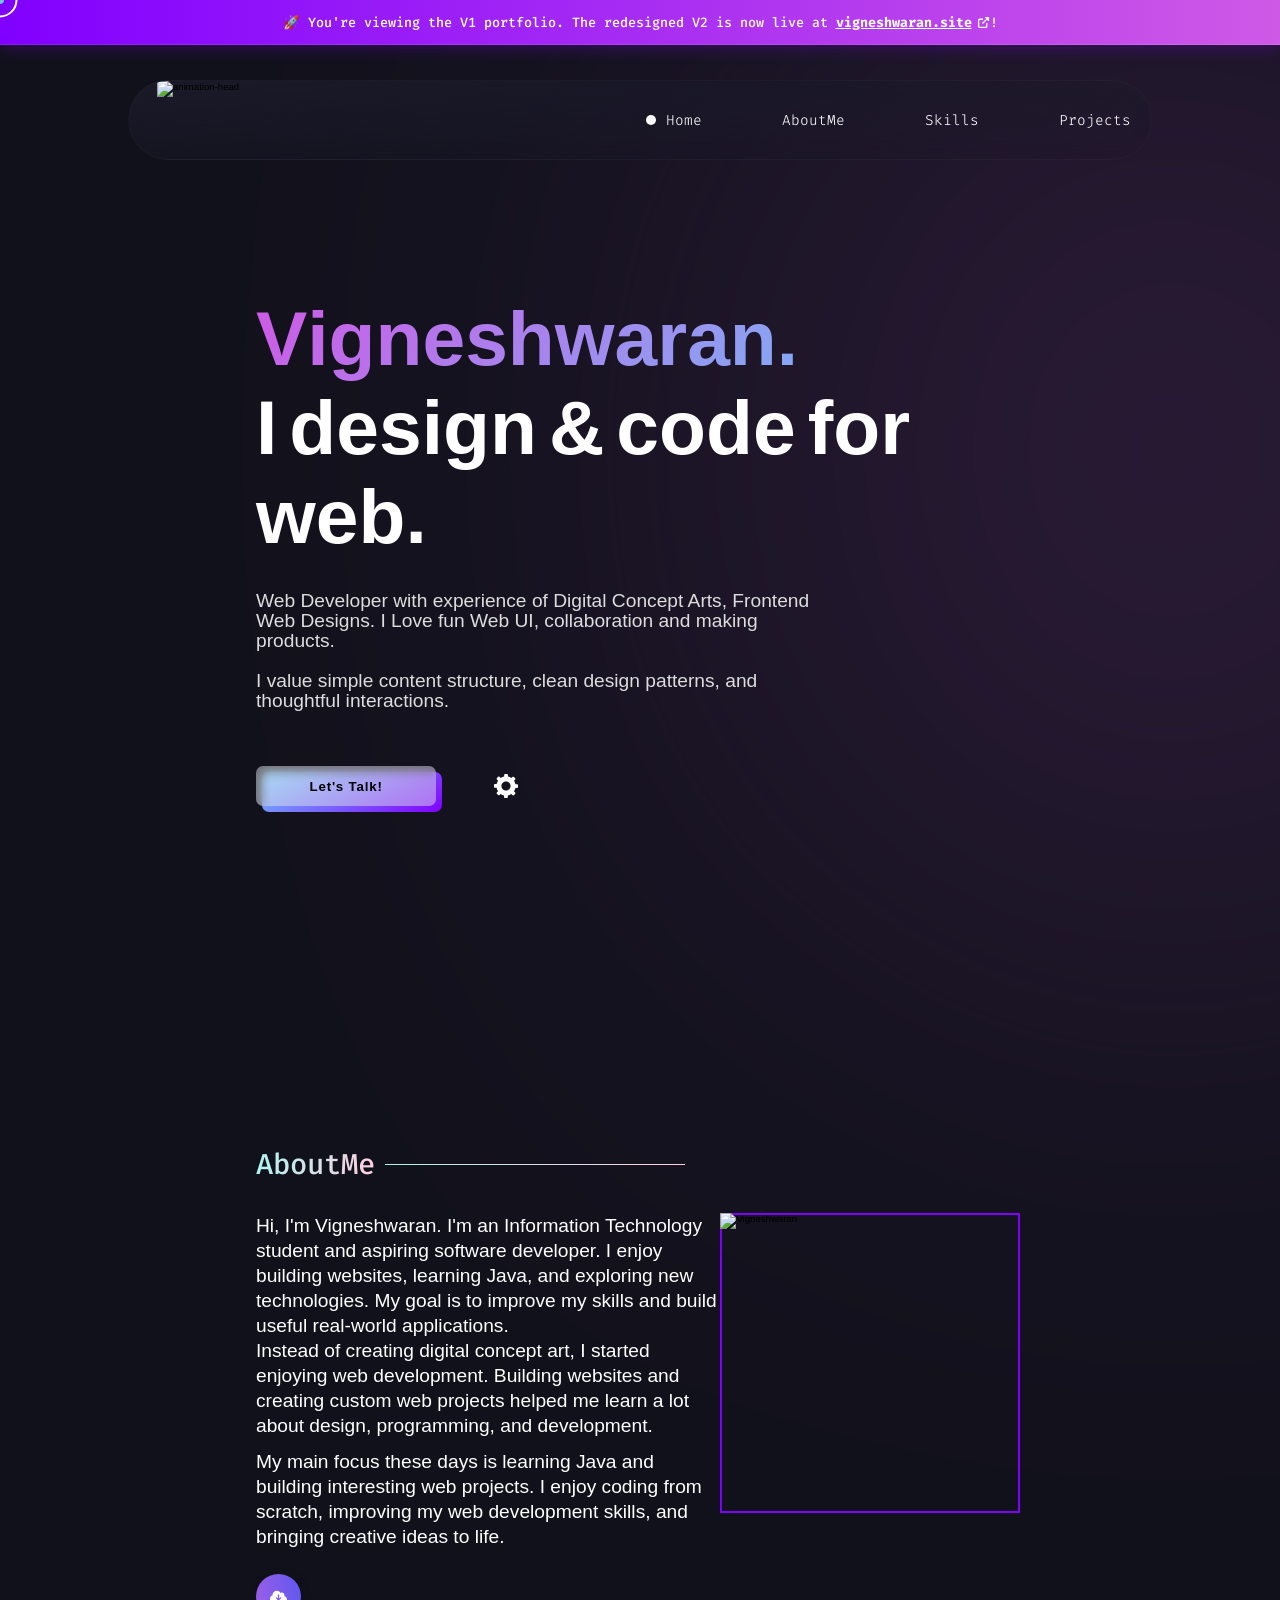
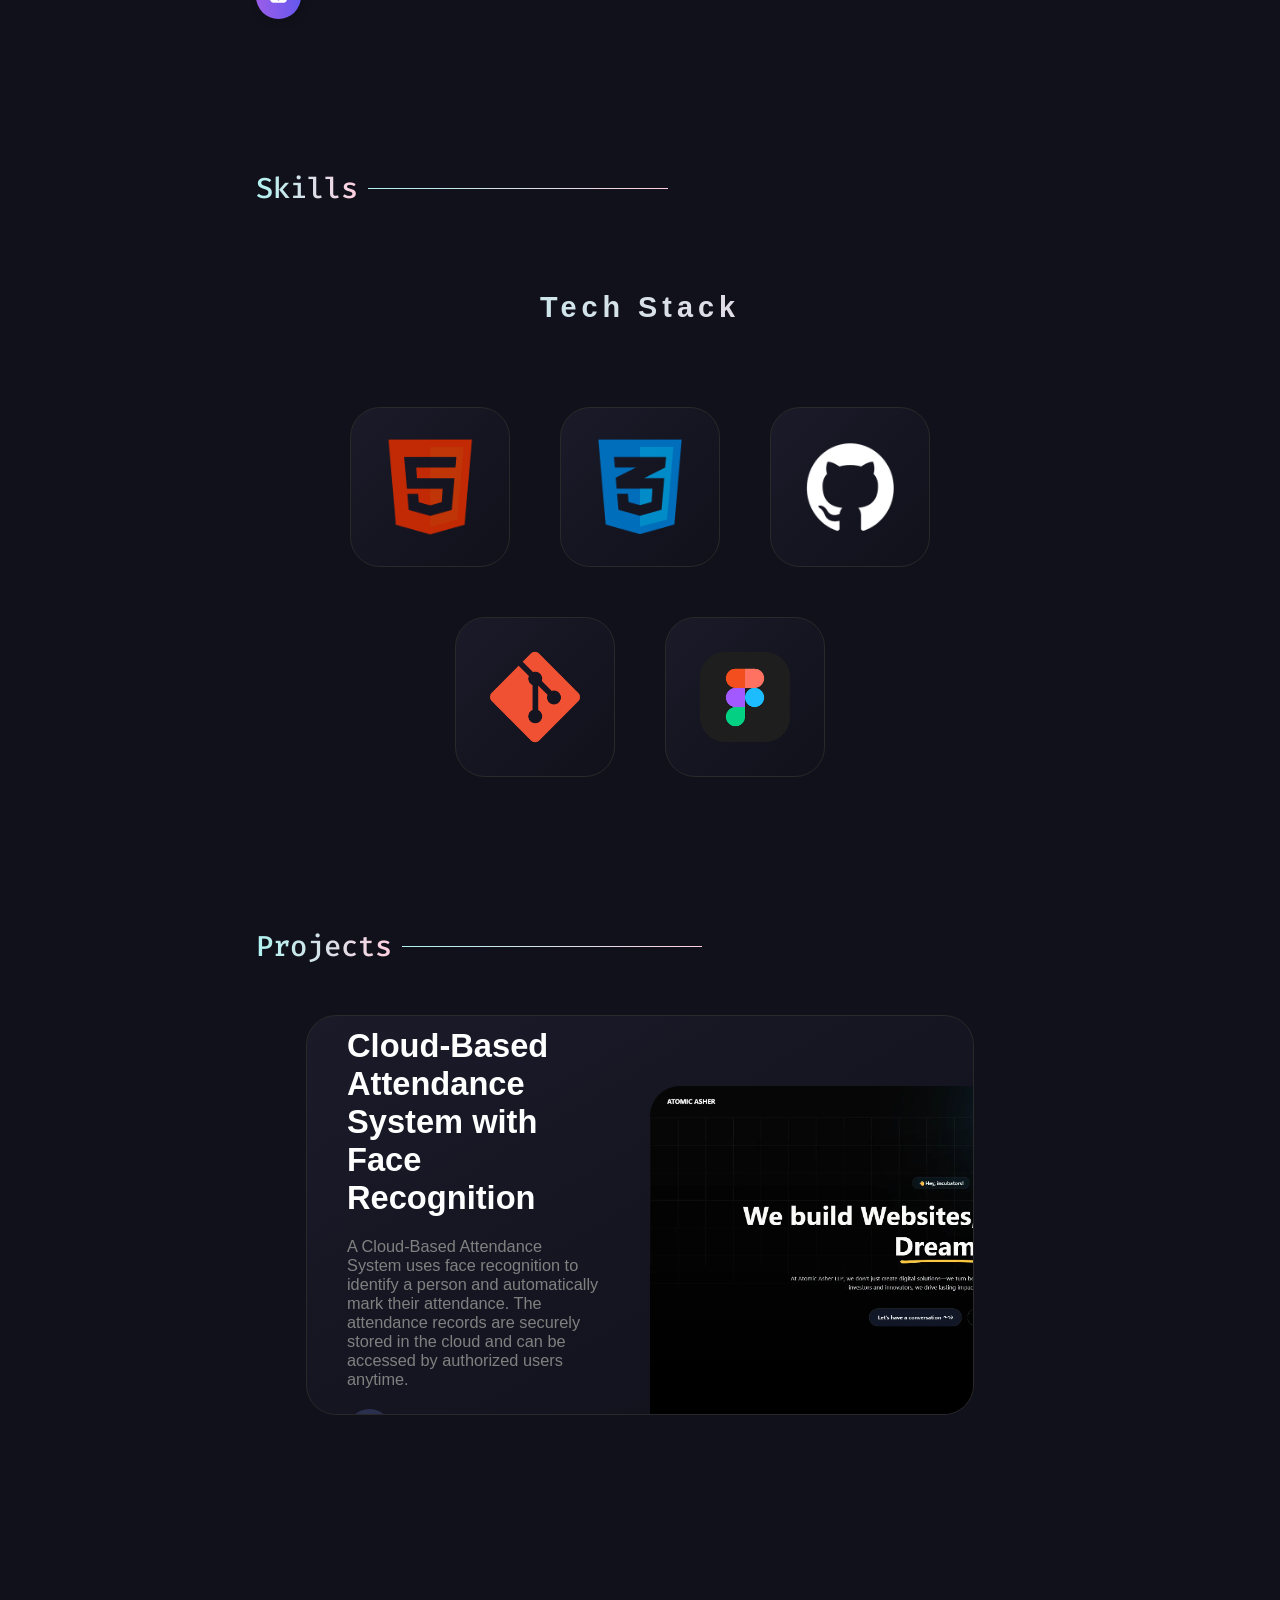
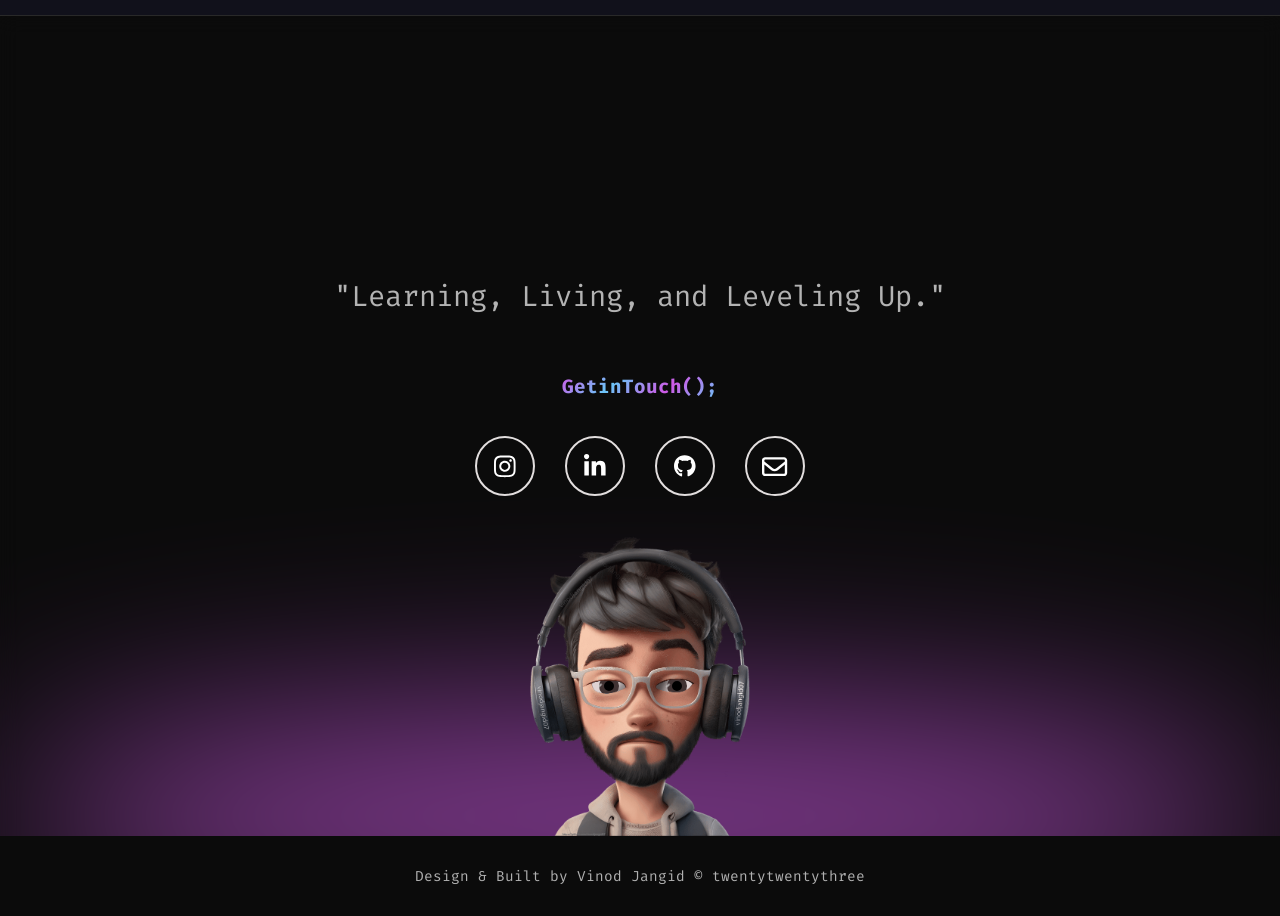
==== Profile.html @ 326a8107 "Add files via upload" ====
<!DOCTYPE html>
<html lang="en">


<head>
  <meta charset="UTF-8" />
  <meta http-equiv="X-UA-Compatible" content="IE=edge" />
  <meta name="viewport" content="width=device-width, initial-scale=1.0" />
  <meta name="theme-color" content="#000" />
  <meta property="og:image" content="https://v1.vinodjangid.site/src/png/Preview-card-min.png" />
  <meta property="og:title" content="Vinod Jangid | Portfolio" />
  <meta property="og:url" content="https://v1.vinodjangid.site" />
  <meta property="og:site_name" content="Vinod Jangid Portfolio" />
  <title>Vigneshwaran</title>
  <link rel="icon" type="image/x-icon" href="src/png/main-favicon.png" />
  <!-- aos cdn -->
  <link rel="stylesheet" href="https://unpkg.com/aos@next/dist/aos.css" />
  <!-- stylesheet -->
  <link rel="stylesheet" href="style.css" />
  <!-- google fonts-->
  <link rel="stylesheet"
    href="https://fonts.googleapis.com/css2?family=Passions+Conflict&family=Orbitron&family=Fira+Code&family=Six+Caps" />

<body class="body has-announcement">
  <audio loop="" id="audioPlayer" style="display: none">
    <source src="src/mp3/preloader.mp3" type="audio/mp3" />
  </audio>
  <div id="preloader"></div>
  <noscript>Allow Javascript</noscript>

  <!-- announcement Bar -->
  <div class="announcement-bar" id="announcement-bar">
    <div class="announcement-content">
      <span class="announcement-emoji">🚀</span>
      <span class="announcement-text">
        You're viewing the V1 portfolio. The redesigned V2 is now live at 
        <a href="https://vigneshwaran.site" target="_blank" rel="noopener noreferrer" class="announcement-link">
          vigneshwaran.site<svg class="external-link-icon" viewBox="0 0 24 24" fill="none" stroke="currentColor" stroke-width="2.5"><path d="M18 13v6a2 2 0 0 1-2 2H5a2 2 0 0 1-2-2V8a2 2 0 0 1 2-2h6M15 3h6v6M10 14L21 3"/></svg>
        </a>!
      </span>
    </div>
  </div>

  <header>
    <div class="cursor-inner" id="cursor-inner"></div>
    <div class="cursor-outer" id="cursor-outer"></div>

    <div class="navbar" id="navbar">
      <div class="hey">Hii</div>
      <div class="logo" tabindex="0" aria-label="vinod jangid logo">
        <div class="logo-top">
          <img src="https://imgcdn.stablediffusionweb.com/2024/11/1/b51f49a9-82a1-4659-905d-c8cd8643bade.jpg" alt="animation-head" id="nav-avatar"/>
        </div>
      </div>
      <div class="navbar-tabs" id="navbar-tabs">
        <ul class="navbar-tabs-ul">
          <li class="home activeThistab" class="navbar-tabs-li" data-aos="fade-down" data-aos-delay="100">
            <a href="#home" tabindex="0" aria-label="Home menu button">
              Home
            </a>
          </li>

          <li class="about" class="navbar-tabs-li" data-aos="fade-down" data-aos-delay="300">
            <a href="#about" aria-label="about menu button">
              AboutMe
            </a>
          </li>

          <li class="skills" class="navbar-tabs-li" data-aos="fade-down" data-aos-delay="500">
            <a href="#skills" aria-label="skills menu button">
              Skills
            </a>
          </li>

          <li class="projects" class="navbar-tabs-li" data-aos="fade-down" data-aos-delay="700">
            <a href="#projects" aria-label="projects menu button">
              Projects
            </a>
          </li>
        </ul>
      </div>
      <!-- navbar tabs ends -->
    </div>
  </header>
  <!-- header ends here -->

  <main>
    <!-- hamburger -->
    <div class="hamburger" id="hamburger" data-aos="fade">
      <div class="hamburgerbase">
        <button id="hamburger-button" onclick="hamburgerMenu()" tabindex="0" aria-label="Menu Button">
          <span class="burger-bar" id="burger-bar1"></span>
          <span class="burger-bar" id="burger-bar2"></span>
          <span class="burger-bar" id="burger-bar3"></span>
        </button>
      </div>
    </div>
    <!-- hamburger -->
    <div class="mobiletogglemenu" id="mobiletogglemenu">
      <ul class="mobile-navbar-tabs-ul" id="mobile-ul">
        <li id="home-mobile-tab" class="mobile-navbar-tabs-li home activeThismobiletab" onclick="hidemenubyli()">
          <a href="#home" tabindex="0" aria-label="Home menu button">
            Home
          </a>
        </li>

        <li id="aboutme-mobile-tab" class="mobile-navbar-tabs-li about" onclick="hidemenubyli()">
          <a href="#about" tabindex="0" aria-label="about menu button">
            AboutMe
          </a>
        </li>
        <li id="skills-mobile-tab" class="mobile-navbar-tabs-li skills" onclick="hidemenubyli()">
          <a href="#skills" tabindex="0" aria-label="skills menu button">
          Skills
          </a>
        </li>
        <li id="projects-mobile-tab" class="mobile-navbar-tabs-li projects" onclick="hidemenubyli()">
          <a href="#projects" tabindex="0" aria-label="projects menu button">
            Projects
          </a>
        </li>
      </ul>
    </div>
    <!-- mobile toggle menu ends -->

    <section class="landing-page-container" id="home">
      <div class="blob"></div>

      <div class="text-content">
       
        <article id="name" data-aos="fade-up" data-aos-delay="200">
          <p class="jello">V</p>
          <p class="jello">i</p>
          <p class="jello">g</p>
          <p class="jello">n</p>
          <p class="jello">e</p>
          <p class="jello">s</p>
          <p class="jello">h</p>
          <p class="jello">w</p>
          <p class="jello">a</p>
          <p class="jello">r</p>
          <p class="jello">a</p>
          <p class="jello">n</p>
          <p class="jello">.</p>
        </article>

        <article id="work" data-aos="fade-up" data-aos-delay="400">
          <div>
            <p class="jello">I</p>
          </div>
          <div>
            <p class="jello">d</p>
            <p class="jello">e</p>
            <p class="jello">s</p>
            <p class="jello">i</p>
            <p class="jello">g</p>
            <p class="jello">n</p>
          </div>
          <div>
            <p class="jello">&</p>
          </div>
          <div>
            <p class="jello">c</p>
            <p class="jello">o</p>
            <p class="jello">d</p>
            <p class="jello">e</p>
          </div>
          <div>
            <p class="jello">f</p>
            <p class="jello">o</p>
            <p class="jello">r</p>
          </div>
          <div>
            <p class="jello">w</p>
            <p class="jello">e</p>
            <p class="jello">b</p>
            <p class="jello">.</p>
          </div>
        </article>
        <p id="info-para" data-aos="fade-up" data-aos-delay="600">
          Web Developer with experience of Digital Concept Arts, Frontend Web
          Designs. I Love fun Web UI, collaboration and making products.<br />
          <br />
          I value simple content structure, clean design patterns, and
          thoughtful interactions.
        </p>
        <div class="contact-btn-div" data-aos="fade-up" data-aos-delay="800">
          <a href="mailto:infovinodjangid@gmail.com" tabindex="-1">
            <button class="letsTalkBtn">
              <p class="letsTalkBtn-text">Let's Talk!</p>
              <span class="letsTalkBtn-BG"></span>
            </button></a>
          <div class="setting-container" id="setting-container">
            <input type="checkbox" id="switchforsetting" onclick="settingtoggle()" />

            <label for="switchforsetting" class="needtobeinvert" id="labelforsetting" tabindex="0"
              aria-label="settings for sound and appearance"></label>

            <div class="visualmodetogglebuttoncontainer" id="visualmodetogglebuttoncontainer">
              <input type="checkbox" id="switchforvisualmode" onclick="visualmode()" />
              <label for="switchforvisualmode" id="labelforvisualmode" tabindex="0"
                aria-label="switch appearance"></label>
            </div>

            <div class="soundtogglebuttoncontainer" id="soundtogglebuttoncontainer">
              <input type="checkbox" id="switchforsound" onclick="playpause()" />
              <label for="switchforsound" id="labelforsound" tabindex="0" aria-label="switch sound"
                class="needtobeinvert"></label>
            </div>
          </div>
          <!-- setting div ends -->
        </div>
        <!-- contact-btn-div -->
      </div>
     
    </section>
    <!-- landing page ends here -->
    <section class="about-section-container" id="about" data-aos="fade-up">
      <div class="about-section">
        <div class="section-heading">
          <h2 class="section-heading-article" tabindex="0" aria-label="About me heading">
            AboutMe
          </h2>
          <p class="sectionHeadingP"></p>
        </div>

        <div class="info-dp-section">
          <div class="about-info">
            <p tabindex="0">
            Hi, I'm Vigneshwaran.

I'm an Information Technology student and aspiring software developer. I enjoy building websites, learning Java, and exploring new technologies. My goal is to improve my skills and build useful real-world applications.


            <br />
            <p tabindex="0">
              Instead of creating digital concept art, I started enjoying web development. Building websites and creating custom web projects helped me learn a lot about design, programming, and development.

            </p>
            <br />
            <p tabindex="0">
             My main focus these days is learning Java and building interesting web projects. I enjoy coding from scratch, improving my web development skills, and bringing creative ideas to life.

            </p>
             <!-- Resume button -->
      <button class="resume-btn" id="resume-btn" onclick="openURL()">
        <div class="sign">
          <svg viewBox="0 0 640 512">
            <path
              d="M144 480C64.5 480 0 415.5 0 336c0-62.8 40.2-116.2 96.2-135.9c-.1-2.7-.2-5.4-.2-8.1c0-88.4 71.6-160 160-160c59.3 0 111 32.2 138.7 80.2C409.9 102 428.3 96 448 96c53 0 96 43 96 96c0 12.2-2.3 23.8-6.4 34.6C596 238.4 640 290.1 640 352c0 70.7-57.3 128-128 128H144zm79-167l80 80c9.4 9.4 24.6 9.4 33.9 0l80-80c9.4-9.4 9.4-24.6 0-33.9s-24.6-9.4-33.9 0l-39 39V184c0-13.3-10.7-24-24-24s-24 10.7-24 24V318.1l-39-39c-9.4-9.4-24.6-9.4-33.9 0s-9.4 24.6 0 33.9z" />
          </svg>
        </div>

        <div class="text">Resume</div>
      </button>
          </div>

          <div class="dp" data-aos="fade-up">
            <img src="https://img.freepik.com/premium-photo/avatar-resourcing-company_1254967-6702.jpg" alt="Vigneshwaran" tabindex="0" aria-label="image of vinod" />
          </div>
        </div>
      </div>
    </section>
    <!-- about section ends  -->

    <section class="skills-section-container" id="skills">
      <div class="skills-section">
        <div class="section-heading" data-aos="fade-up">
          <h2 class="section-heading-article" tabindex="0" aria-label="skills heading">
            Skills
          </h2>
          <p class="sectionHeadingP"></p>
        </div>

        <div class="frontend-dev-section">
          <h3 class="frontend-dev-heading" data-aos="fade-up" tabindex="0"
            aria-label="As a frontend a developer these are the skills i have">
            Tech Stack
          </h3>
          <ul class="tech-stack-wrapper">
            <li class="tech-stack-box" data-aos="fade-up">
              <img src="./src/png/htmllogo.png" alt="Html skill" class="tech-stack-logo" />
              <span class="tooltip">HTML</span>
            </li>

            <li class="tech-stack-box" data-aos="fade-up">
              <img src="./src/png/csslogo.png" alt="css skill" class="tech-stack-logo" />
              <span class="tooltip">CSS</span>
            </li>
            <li class="tech-stack-box" data-aos="fade-up">
              <img src="./src/png/githublogo.png" alt="github skill" class="tech-stack-logo needtobeinvert" />
              <span class="tooltip">GITHUB</span>
            </li>

            <li class="tech-stack-box" data-aos="fade-up">
              <img src="./src/png/gitlogo.png" alt="git skill" class="tech-stack-logo" />
              <span class="tooltip">GIT</span>
            </li>

           
            <li class="tech-stack-box" data-aos="fade-up">
              <img src="./src/png/figmalogo.png" alt="figma skill" class="tech-stack-logo" />
              <span class="tooltip">FIGMA</span>
            </li>
          </ul>
        </div>
      </div>
    </section>
    <!-- skills section ends -->
    <section class="projects-section-container" id="projects">
      <div class="projects-section-div">
        <div class="section-heading" data-aos="fade-up">
          <h2 class="section-heading-article" tabindex="0" aria-label="My projects starts from here">
            Projects
          </h2>
          <p class="sectionHeadingP"></p>
        </div>
        <div class="project-boxes-div">
          <div data-aos="fade-up" class="project-box-wrapper">
            <div class="project-box project-box2" id="project-box2">
              <div class="info-div">
                <img src="src/webp/asher-favicon.webp" alt="atomic asher website favicon" class="faviconforProject" />
                <article class="ProjectHeading">Cloud-Based Attendance System with Face Recognition</article>
                <p class="ProjectDescription">
                   A Cloud-Based Attendance System uses face recognition to identify a person and automatically mark their attendance.
                   The attendance records are securely stored in the cloud and can be accessed by authorized users anytime.

                </p>
                <div class="project-buttons">
                  <a href="https://atomicasher.com" target="_blank" class="cta"
                    aria-label="Visit atomicasher Live">
                    <span>Live view</span>
                    <svg viewBox="0 0 13 10" height="10px" width="15px">
                      <path d="M1,5 L11,5"></path>
                      <polyline points="8 1 12 5 8 9"></polyline>
                    </svg>
                  </a>
                </div>
              </div>
              <div class="image-div">
                <img src="src/webp/asher-preview.webp" alt="Cloud-Based Attendance System with Face Recognition" />
              </div>
            </div>
          </div>
          <!-- ---------------------- -->

        </div>
      </div>
    </section>
  </main>
  <!-- main ends here -->

  <footer id="footer">
    <button class="fas" id="backtotopbutton" onclick="scrolltoTopfunction()">
      <article aria-label="Back to top">&#8592;BACK TO TOP</article>
    </button>
    <div class="footer-background">
      <div class="footer-blob"></div>
    </div>
    <div class="footer-foreground">
      <div class="footercontainer">
        <div class="two-words">
          <article tabindex="0" aria-label="Learning, Living, and Leveling Up, my quote">
            "Learning, Living, and Leveling Up."
          </article>
        </div>
        <div class="social-media-container">
          <div class="getintouch-heading">
            <article>GetinTouch();</article>
          </div>
          <div class="logos">
            <a href="https://www.instagram.com/pexel_ui/" target="_blank" tabindex="0"
              aria-label="My instagram"><svg viewBox="0 0 448 512" class="SocialHandle">
                <path
                  d="M224.1 141c-63.6 0-114.9 51.3-114.9 114.9s51.3 114.9 114.9 114.9S339 319.5 339 255.9 287.7 141 224.1 141zm0 189.6c-41.1 0-74.7-33.5-74.7-74.7s33.5-74.7 74.7-74.7 74.7 33.5 74.7 74.7-33.6 74.7-74.7 74.7zm146.4-194.3c0 14.9-12 26.8-26.8 26.8-14.9 0-26.8-12-26.8-26.8s12-26.8 26.8-26.8 26.8 12 26.8 26.8zm76.1 27.2c-1.7-35.9-9.9-67.7-36.2-93.9-26.2-26.2-58-34.4-93.9-36.2-37-2.1-147.9-2.1-184.9 0-35.8 1.7-67.6 9.9-93.9 36.1s-34.4 58-36.2 93.9c-2.1 37-2.1 147.9 0 184.9 1.7 35.9 9.9 67.7 36.2 93.9s58 34.4 93.9 36.2c37 2.1 147.9 2.1 184.9 0 35.9-1.7 67.7-9.9 93.9-36.2 26.2-26.2 34.4-58 36.2-93.9 2.1-37 2.1-147.8 0-184.8zM398.8 388c-7.8 19.6-22.9 34.7-42.6 42.6-29.5 11.7-99.5 9-132.1 9s-102.7 2.6-132.1-9c-19.6-7.8-34.7-22.9-42.6-42.6-11.7-29.5-9-99.5-9-132.1s-2.6-102.7 9-132.1c7.8-19.6 22.9-34.7 42.6-42.6 29.5-11.7 99.5-9 132.1-9s102.7-2.6 132.1 9c19.6 7.8 34.7 22.9 42.6 42.6 11.7 29.5 9 99.5 9 132.1s2.7 102.7-9 132.1z" />
              </svg></a>

            <a href="https://www.linkedin.com/in/vinod-jangid-b401111a1?original_referer=" target="_blank"
              aria-label="My Linkdin"><svg class="SocialHandle" viewBox="0 0 448 512">
                <path
                  d="M100.28 448H7.4V148.9h92.88zM53.79 108.1C24.09 108.1 0 83.5 0 53.8a53.79 53.79 0 0 1 107.58 0c0 29.7-24.1 54.3-53.79 54.3zM447.9 448h-92.68V302.4c0-34.7-.7-79.2-48.29-79.2-48.29 0-55.69 37.7-55.69 76.7V448h-92.78V148.9h89.08v40.8h1.3c12.4-23.5 42.69-48.3 87.88-48.3 94 0 111.28 61.9 111.28 142.3V448z" />
              </svg></a>

            <a href="https://github.com/vinodjangid07" target="_blank" aria-label="My github"><svg viewBox="0 0 496 512"
                class="SocialHandle">
                <path
                  d="M165.9 397.4c0 2-2.3 3.6-5.2 3.6-3.3.3-5.6-1.3-5.6-3.6 0-2 2.3-3.6 5.2-3.6 3-.3 5.6 1.3 5.6 3.6zm-31.1-4.5c-.7 2 1.3 4.3 4.3 4.9 2.6 1 5.6 0 6.2-2s-1.3-4.3-4.3-5.2c-2.6-.7-5.5.3-6.2 2.3zm44.2-1.7c-2.9.7-4.9 2.6-4.6 4.9.3 2 2.9 3.3 5.9 2.6 2.9-.7 4.9-2.6 4.6-4.6-.3-1.9-3-3.2-5.9-2.9zM244.8 8C106.1 8 0 113.3 0 252c0 110.9 69.8 205.8 169.5 239.2 12.8 2.3 17.3-5.6 17.3-12.1 0-6.2-.3-40.4-.3-61.4 0 0-70 15-84.7-29.8 0 0-11.4-29.1-27.8-36.6 0 0-22.9-15.7 1.6-15.4 0 0 24.9 2 38.6 25.8 21.9 38.6 58.6 27.5 72.9 20.9 2.3-16 8.8-27.1 16-33.7-55.9-6.2-112.3-14.3-112.3-110.5 0-27.5 7.6-41.3 23.6-58.9-2.6-6.5-11.1-33.3 2.6-67.9 20.9-6.5 69 27 69 27 20-5.6 41.5-8.5 62.8-8.5s42.8 2.9 62.8 8.5c0 0 48.1-33.6 69-27 13.7 34.7 5.2 61.4 2.6 67.9 16 17.7 25.8 31.5 25.8 58.9 0 96.5-58.9 104.2-114.8 110.5 9.2 7.9 17 22.9 17 46.4 0 33.7-.3 75.4-.3 83.6 0 6.5 4.6 14.4 17.3 12.1C428.2 457.8 496 362.9 496 252 496 113.3 383.5 8 244.8 8zM97.2 352.9c-1.3 1-1 3.3.7 5.2 1.6 1.6 3.9 2.3 5.2 1 1.3-1 1-3.3-.7-5.2-1.6-1.6-3.9-2.3-5.2-1zm-10.8-8.1c-.7 1.3.3 2.9 2.3 3.9 1.6 1 3.6.7 4.3-.7.7-1.3-.3-2.9-2.3-3.9-2-.6-3.6-.3-4.3.7zm32.4 35.6c-1.6 1.3-1 4.3 1.3 6.2 2.3 2.3 5.2 2.6 6.5 1 1.3-1.3.7-4.3-1.3-6.2-2.2-2.3-5.2-2.6-6.5-1zm-11.4-14.7c-1.6 1-1.6 3.6 0 5.9 1.6 2.3 4.3 3.3 5.6 2.3 1.6-1.3 1.6-3.9 0-6.2-1.4-2.3-4-3.3-5.6-2z" />
              </svg></a>

            <a href="mailto:infovinodjangid@gmail.com" target="_blank" aria-label="My G mail"><svg id="GmailLogo"
                viewBox="0 0 512 512">
                <path
                  d="M64 112c-8.8 0-16 7.2-16 16v22.1L220.5 291.7c20.7 17 50.4 17 71.1 0L464 150.1V128c0-8.8-7.2-16-16-16H64zM48 212.2V384c0 8.8 7.2 16 16 16H448c8.8 0 16-7.2 16-16V212.2L322 328.8c-38.4 31.5-93.7 31.5-132 0L48 212.2zM0 128C0 92.7 28.7 64 64 64H448c35.3 0 64 28.7 64 64V384c0 35.3-28.7 64-64 64H64c-35.3 0-64-28.7-64-64V128z" />
              </svg></a>
          </div>
        </div>
        <div class="footer-avatar-container">
          <img src="src/png/footer-avatar-vinod.png" alt="animation-head" class="footer-avatar-img" id="footer-wala-avatar"/>
          <div class="footer-avatar-face">
            <div class="footer-avatar-eye footer-left-eye">
              <div class="footer-pupil"></div>
            </div>
            <div class="footer-avatar-eye footer-right-eye">
              <div class="footer-pupil"></div>
            </div>
          </div>
        </div>
        <div class="footer-bottom">
          <article>
            Design & Built by Vinod Jangid
            &#169; twentytwentythree
          </article>
        </div>
      </div>
    </div>
  </footer>
  <!-- footer ends here -->

  <script src="main.js"></script>

  <script src="https://unpkg.com/aos@next/dist/aos.js"></script>
  <script>
    AOS.init();
  </script>

  <script>
    function openURL() {
      var url = "src/pdf/Vinod's Resume.pd";

      window.open(url, "_blank");
    }
  </script>

  <script>
    const cursorInner = document.getElementById("cursor-inner");
    const cursorOuter = document.getElementById("cursor-outer");
    const links = document.querySelectorAll("a,label,button");

    document.addEventListener("mousemove", function (e) {
      const posX = e.clientX;
      const posY = e.clientY;

      cursorInner.style.left = `${posX}px`;
      cursorInner.style.top = `${posY}px`;

      // cursorOuter.style.left = `${posX}px`;
      // cursorOuter.style.top = `${posY}px`;

      cursorOuter.animate(
        {
          left: `${posX}px`,
          top: `${posY}px`,
        },
        { duration: 500, fill: "forwards" }
      );

      links.forEach((link) => {
        link.addEventListener("mouseenter", () => {
          cursorInner.classList.add("hover");
          cursorOuter.classList.add("hover");
        });
        link.addEventListener("mouseleave", () => {
          cursorInner.classList.remove("hover");
          cursorOuter.classList.remove("hover");
        });
      });
    });
  </script>
</body>

</html>
---- style.css ----
#labelforsetting,
#labelforvisualmode,
#switchforvisualmode:checked+#labelforvisualmode {
    background-repeat: no-repeat;
    background-position: center
}

#labelforsetting,
#labelforsound {
    height: 40px;
    background-size: 60%
}

#preloader,
.invertapplied,
.invertsettinglabel {
    filter: invert(1)
}

#preloader,
noscript {
    width: 100%;
    height: 100%
}

body,
noscript {
    background-color: var(--color-dark-mode)
}

.main,
body {
    overflow-x: hidden
}

#backtotopbutton article,
:root {
    font-family: Whitney, -apple-system, BlinkMacSystemFont, Segoe UI, Roboto, Helvetica, Arial, sans-serif
}

.eye,
.image-div,
.logo,
.navbar,
.project-box,
.resume-btn,
footer {
    overflow: hidden
}

.cta,
.github-redirect,
.navbar-tabs-ul a {
    text-decoration: none
}

#GmailLogo,
.sign svg path {
    fill: white
}

* {
    box-sizing: border-box;
    margin: 0;
    padding: 0;
    -webkit-user-select: none;
    -moz-user-select: none;
    -ms-user-select: none;
    user-select: none;
    -webkit-tap-highlight-color: transparent
}

::selection {
    background-color: transparent
}

::-moz-selection {
    background: 0 0
}

html {
    font-size: 62.5%;
    scroll-behavior: smooth;
    text-rendering: optimizeLegibility;
    -webkit-font-smoothing: antialiased
}

:root {
    cursor: default;
    --color-white: #fff;
    --color-black: #000;
    --color-dark-mode: #11111b;
    --color-light-mode: #ece7e1;
    --color-ddd-color: #ddd;
    --color-gray: #c4c4c4;
    --color-purple: #8000ff;
    --color-light-purple: #cf59e6;
    --color-light-blue: #6bc5f8;
    --color-navbarBorder-dark: #e2e2e207;
    --color-shadowDark: rgba(0, 0, 0, 0.137);
    --static-heading-gradient-blue: #b0f3f1;
    --static-heading-gradient-pink: #ffcfdf;
    --tech-stack-box-first-color: #1a1a29;
    --tech-stack-box-second-color: rgba(27, 27, 40, 0);
    --tech-stack-box-border-color: #292929
}

#hello-friend,
.footer-bottom article,
.getintouch-heading article,
.language-speak article,
.navbar-tabs-ul li,
.two-words article {
    font-family: fira code
}

::-webkit-scrollbar {
    width: 5px
}

::-webkit-scrollbar-track {
    background: #0a0a10
}

::-webkit-scrollbar-thumb {
    background-color: #8000ff
}

.cursor-inner {
    width: 8px;
    height: 8px;
    background-color: var(--color-light-blue)
}

.cursor-outer {
    width: 35px;
    height: 35px;
    border: 2px solid #fff
}

.cursor-inner,
.cursor-outer {
    position: fixed;
    top: 0;
    left: 0;
    transform: translate(-50%, -50%);
    border-radius: 50%;
    z-index: 9999;
    pointer-events: none
}

.setting-container,
.settingactivate {
    transform-origin: left;
    transition-duration: .5s
}

.cursor-inner.hover {
    width: 25px;
    height: 25px;
    transition: .2s;
    mix-blend-mode: difference
}

.cursor-outer.hover {
    width: 50px;
    height: 50px;
    transition: .2s
}

.activeThistab:before,
.navbar-tabs-ul li:hover:before {
    background-color: var(--color-white);
    height: 10px;
    width: 10px;
    left: -20px
}

.light-mode {
    --color-dark-mode: #ece7e1;
    --color-black: #fff;
    --color-white: #000;
    --color-ddd-color: rgb(31, 31, 31);
    --color-navbarBorder-dark: #d1d6eb;
    --static-heading-gradient-blue: #0f7878;
    --static-heading-gradient-pink: #f09bb9;
    --color-shadowDark: #e2ddd7;
    --tech-stack-box-first-color: #e7e2db;
    --tech-stack-box-second-color: #ece7e100;
    --tech-stack-box-border-color: #dad5cf
}

.setting-container {
    width: 60px;
    height: 50px;
    margin-left: 50px;
    display: flex;
    align-items: center;
    gap: 30px;
    padding: 20px 0
}

#labelforsetting {
    width: 40px;
    display: flex;
    align-items: center;
    justify-content: center;
    padding: 0 20px;
    background-image: url(src/svg/settings-svgrepo-com.svg);
    transition-duration: .5s;
    cursor: pointer
}

.soundtogglebuttoncontainer,
.visualmodetogglebuttoncontainer {
    align-items: center;
    width: fit-content;
    transition-duration: .3s
}

.settingactivate {
    width: 200px
}

.visualmodetogglebuttoncontainer {
    height: fit-content;
    display: flex;
    justify-content: center;
    transform: translate(-50px) scale(0)
}

.visualmodeshow {
    transition-duration: .3s;
    transform: translate(0) scale(1)
}

#switchforsetting,
#switchforsound,
#switchforvisualmode,
.hamburger,
.mobiletogglemenu {
    display: none
}

#switchforsetting:checked+#labelforsetting {
    transform: rotate(180deg);
    transition-duration: .5s
}

#labelforvisualmode {
    position: relative;
    width: 40px;
    height: 40px;
    background-image: url(src/png/crescent-moon\ \(1\).png);
    background-size: 50%;
    transition-duration: .5s;
    cursor: pointer
}

#switchforvisualmode:checked+#labelforvisualmode {
    transform: rotate(360deg);
    transition-duration: .5s;
    background-image: url(src/png/sun.png);
    background-size: 60%
}

.soundtogglebuttoncontainer {
    height: fit-content;
    display: flex;
    justify-content: center;
    transform: translate(-130px) scale(0)
}

#labelforsound,
#preloader {
    display: flex;
    align-items: center;
    background-repeat: no-repeat;
    background-position: center
}

.soundmodeshow {
    transition-delay: .1s;
    transition-duration: .5s;
    display: inline-block;
    transform: translate(0) scale(1)
}

.logo,
.logo:hover {
    transition-duration: 1s
}

#labelforsound {
    position: relative;
    justify-content: center;
    width: 40px;
    background-image: url(src/svg/Mute_Icon.svg);
    cursor: pointer;
    transition-duration: .5s
}

#switchforsound:checked+#labelforsound {
    transition-duration: .5s;
    background-image: url(src/svg/Speaker_Icon.svg);
    background-size: 50%;
    background-repeat: no-repeat;
    background-position: center
}

header {
    width: 100%;
    height: 115px;
    display: flex;
    align-items: flex-end;
    justify-content: center
}

#preloader {
    background-color: #fff;
    position: fixed;
    z-index: 99999;
    justify-content: center;
    overflow-y: hidden;
    background-image: url(src/svg/Pulse-0.4s-200px.svg);
    background-size: 10%
}

.navbar,
noscript {
    display: flex;
    align-items: center;
    position: fixed
}

#name,
.getintouch-heading article {
    background: -webkit-linear-gradient(135deg, var(--color-light-blue), var(--color-light-purple), var(--color-light-blue), var(--color-light-purple));
    -webkit-text-fill-color: transparent
}

noscript {
    justify-content: center;
    font-size: 4rem;
    color: #fff;
    z-index: 999999
}

.fakenavbar {
    height: 0;
    width: 0%;
    background-color: transparent
}

.navbar {
    background-image: linear-gradient(to bottom right, var(--tech-stack-box-first-color), var(--tech-stack-box-second-color));
    backdrop-filter: blur(10px);
    height: 80px;
    width: 80%;
    padding: 0 20px;
    justify-content: space-between;
    z-index: 999;
    border: 1px solid var(--color-navbarBorder-dark);
    border-radius: 50px
}

.navbar-tabs,
.navbar-tabs-ul {
    height: 100%;
    align-items: center
}

.logo,
.navbar-tabs-ul li {
    position: relative;
    display: flex
}

.navbar-tabs {
    display: flex;
    width: 80%
}

.navbar-tabs-ul {
    width: 100%;
    display: flex;
    list-style: none;
    justify-content: flex-end;
    gap: 80px;
    color: var(--color-white)
}

.navbar-tabs-ul li {
    width: fit-content;
    height: 30px;
    text-align: center;
    align-items: center;
    justify-content: center;
    font-size: 1.5rem
}

.navbar-tabs-ul li:hover:before {
    content: "";
    position: absolute;
    border-radius: 5px;
    z-index: -1
}

.navbar-tabs-ul a {
    color: var(--color-white);
    font-weight: 100
}

.logo {
    width: 10%;
    height: 100%;
    flex-direction: column;
    align-items: center;
    justify-content: space-between;
    -webkit-user-select: none;
    -moz-user-select: none;
    -ms-user-select: none;
    user-select: none
}

.face,
.logo-top {
    width: 100%;
    align-items: center;
    display: flex
}

.hey {
    color: #fff;
    position: absolute;
    font-size: 2.5rem;
    font-weight: 300;
    background-color: #20222e;
    padding: 5px 10px;
    border-radius: 20px;
    left: 120px;
    bottom: 80px;
    opacity: 0
}

#hello-friend,
#work,
.about-info p,
.activeThistab,
.language-speak article {
    color: var(--color-white)
}

.blob,
.eye,
.pupil {
    border-radius: 50%
}

.popup {
    animation: 3s linear pop-up
}

@keyframes pop-up {
    from {
        bottom: -50px;
        left: 50px;
        opacity: 1
    }

    to {
        opacity: 0
    }
}

.logo-top {
    height: 100%;
    justify-content: center;
    transform-origin: bottom;
    position: relative
}

.activeThistab:before,
.face {
    content: "";
    position: absolute
}

.logo-top img {
    height: 100%;
    z-index: 2
}

.face {
    height: 74%;
    bottom: 0;
    justify-content: center;
    gap: 5px;
    z-index: 1;
    padding-left: 1px
}

.eye {
    width: 8px;
    height: 8px;
    display: flex;
    align-items: center;
    justify-content: center;
    background-color: #fff
}

.left-eye {
    box-shadow: -1px -2px 2px rgba(0, 0, 0, .589) inset
}

.right-eye {
    box-shadow: 1px 3px 2px rgba(0, 0, 0, .589) inset
}

.pupil {
    width: 3.5px;
    height: 3.5px;
    background: #241010
}

.logo:hover {
    transform: translateY(200px)
}

.activeThistab:before {
    border-radius: 50%;
    z-index: -1
}

.dp::after,
.dp::before {
    height: 300px;
    z-index: -2;
    content: ""
}

.main {
    width: 100%;
    height: fit-content;
    position: relative
}

.blob {
    position: absolute;
    right: -15%;
    top: 0;
    background-color: var(--color-light-purple);
    width: 600px;
    height: 100vh;
    filter: blur(300px);
    opacity: .3;
    animation: 1s linear infinite alternate-reverse breath
}

@keyframes breath {
    from {
        opacity: .3
    }

    to {
        opacity: .5
    }
}

.landing-page-container {
    width: 100%;
    height: calc(100vh - 115px);
    display: flex;
    flex-direction: row;
    align-items: center;
    justify-content: center
}

.text-content {
    display: flex;
    flex-direction: column;
    width: 60%;
    height: 100%;
    align-items: flex-start;
    justify-content: center
}

#hello-friend {
    font-size: 3.5rem;
    font-weight: 600;
    width: fit-content;
    display: flex;
    align-items: flex-end
}

#name,
#work {
    font-size: 8rem;
    width: fit-content
}

#name,
#work,
.letsTalkBtn-text {
    display: flex;
    font-weight: 700
}

@-webkit-keyframes vibrate-1 {

    0%,
    100% {
        -webkit-transform: translate(0);
        transform: translate(0)
    }

    20% {
        -webkit-transform: translate(-2px, 2px);
        transform: translate(-2px, 2px)
    }

    40% {
        -webkit-transform: translate(-2px, -2px);
        transform: translate(-2px, -2px)
    }

    60% {
        -webkit-transform: translate(2px, 2px);
        transform: translate(2px, 2px)
    }

    80% {
        -webkit-transform: translate(2px, -2px);
        transform: translate(2px, -2px)
    }
}

@keyframes vibrate-1 {

    0%,
    100% {
        -webkit-transform: translate(0);
        transform: translate(0)
    }

    20% {
        -webkit-transform: translate(-2px, 2px);
        transform: translate(-2px, 2px)
    }

    40% {
        -webkit-transform: translate(-2px, -2px);
        transform: translate(-2px, -2px)
    }

    60% {
        -webkit-transform: translate(2px, 2px);
        transform: translate(2px, 2px)
    }

    80% {
        -webkit-transform: translate(2px, -2px);
        transform: translate(2px, -2px)
    }
}

#name {
    align-items: flex-start;
    background: linear-gradient(-45deg, var(--color-light-blue), var(--color-light-purple), var(--color-light-blue), var(--color-light-purple));
    background-clip: text;
    -webkit-background-clip: text;
    background-size: 400% 400%;
    -webkit-animation: 3s infinite gradient;
    animation: 3s infinite gradient
}

@keyframes gradient {

    0%,
    100% {
        background-position: 0 50%
    }

    50% {
        background-position: 100% 50%
    }
}

#work {
    align-items: flex-start;
    flex-wrap: wrap
}

#info-para,
.about-info p {
    font-weight: 400;
    font-size: 2rem
}

#work div {
    display: flex;
    margin: 0 12px 0 0
}

.jello:hover {
    background-clip: text;
    -webkit-background-clip: text;
    -webkit-text-fill-color: transparent;
    background-color: #03e6ff;
    -webkit-animation: .9s both jello-vertical;
    animation: .9s both jello-vertical
}

#backtotopbutton,
.dp::after,
.dp::before,
.letsTalkBtn {
    background-color: transparent
}

@-webkit-keyframes jello-vertical {

    0%,
    100% {
        -webkit-transform: scale3d(1, 1, 1);
        transform: scale3d(1, 1, 1)
    }

    30% {
        -webkit-transform: scale3d(.75, 1.25, 1);
        transform: scale3d(.75, 1.25, 1)
    }

    40% {
        -webkit-transform: scale3d(1.25, .75, 1);
        transform: scale3d(1.25, .75, 1)
    }

    50% {
        -webkit-transform: scale3d(.85, 1.15, 1);
        transform: scale3d(.85, 1.15, 1)
    }

    65% {
        -webkit-transform: scale3d(1.05, .95, 1);
        transform: scale3d(1.05, .95, 1)
    }

    75% {
        -webkit-transform: scale3d(.95, 1.05, 1);
        transform: scale3d(.95, 1.05, 1)
    }
}

@keyframes jello-vertical {

    0%,
    100% {
        -webkit-transform: scale3d(1, 1, 1);
        transform: scale3d(1, 1, 1)
    }

    30% {
        -webkit-transform: scale3d(.75, 1.25, 1);
        transform: scale3d(.75, 1.25, 1)
    }

    40% {
        -webkit-transform: scale3d(1.25, .75, 1);
        transform: scale3d(1.25, .75, 1)
    }

    50% {
        -webkit-transform: scale3d(.85, 1.15, 1);
        transform: scale3d(.85, 1.15, 1)
    }

    65% {
        -webkit-transform: scale3d(1.05, .95, 1);
        transform: scale3d(1.05, .95, 1)
    }

    75% {
        -webkit-transform: scale3d(.95, 1.05, 1);
        transform: scale3d(.95, 1.05, 1)
    }
}

#info-para {
    width: 75%;
    padding-top: 30px;
    color: var(--color-ddd-color);
    line-height: 20px
}

.contact-btn-div {
    width: 100%;
    padding-top: 50px;
    height: fit-content;
    display: flex;
    align-items: center;
    justify-content: flex-start
}

.letsTalkBtn {
    position: relative;
    border: none;
    width: 180px;
    height: 40px;
    border-radius: 0;
    cursor: pointer;
    transition: .3s
}

.letsTalkBtn-text {
    width: 100%;
    height: 100%;
    background-color: rgba(230, 230, 230, .466);
    border: none;
    border-radius: 7px;
    backdrop-filter: blur(5px);
    color: #000;
    align-items: center;
    justify-content: center;
    letter-spacing: .8px
}

.cta:hover span,
.text,
.tooltip {
    color: #fff
}

.resume-btn,
.sign {
    align-items: center;
    transition-duration: .3s;
    display: flex
}

.letsTalkBtn-BG {
    position: absolute;
    width: 100%;
    height: 100%;
    background-image: linear-gradient(150deg, #71cbff, #8000ff);
    z-index: -1;
    left: 6px;
    top: 6px;
    border-radius: 7px;
    pointer-events: none;
    transition: .3s
}

.letsTalkBtn:hover {
    transform: translateY(-2px) translateX(-2px)
}

.letsTalkBtn:hover .letsTalkBtn-BG {
    transform: translateY(2px) translateX(2px)
}

.letsTalkBtn:active {
    transform: translateY(7px) translateX(7px)
}

.letsTalkBtn:active .letsTalkBtn-BG {
    transform: translateY(-7px) translateX(-7px)
}

.resume-btn {
    margin-top: 25px;
    justify-content: flex-start;
    width: 45px;
    height: 45px;
    border: none;
    border-radius: 50%;
    cursor: pointer;
    box-shadow: 2px 2px 10px rgba(0, 0, 0, .199);
    background: linear-gradient(82.3deg, #965de9 10.8%, #6358ee 94.3%);
    position: relative
}

.projects-heading-article,
.projectsHeadingP,
.section-heading-article,
.sectionHeadingP,
.skills-heading-article,
.skillsHeadingP {
    background-image: -webkit-gradient(linear, left top, right top, var(--static-heading-gradient-blue), var(--static-heading-gradient-pink));
    background-image: -webkit-linear-gradient(left, var(--static-heading-gradient-blue), var(--static-heading-gradient-pink))
}

.dp::after,
.dp::before,
.text {
    position: absolute
}

.sign {
    width: 100%;
    justify-content: center
}

.sign svg {
    width: 17px
}

.text {
    right: 0;
    width: 0%;
    opacity: 0;
    font-size: 1em;
    font-weight: 600;
    transition-duration: .3s
}

.resume-btn:hover {
    width: 130px;
    border-radius: 40px;
    transition-duration: .3s
}

.resume-btn:hover .sign {
    width: 30%;
    transition-duration: .3s;
    padding-left: 20px
}

.resume-btn:hover .text {
    opacity: 1;
    width: 70%;
    transition-duration: .3s;
    padding-right: 10px
}

.dp,
.dp::after,
.dp::before,
.dp:hover::after,
.dp:hover::before {
    transition-duration: .5s
}

.resume-btn:active {
    transform: translate(2px, 2px)
}

.about-section-container {
    width: 100%;
    height: fit-content;
    display: flex;
    align-items: center;
    justify-content: center;
    flex-direction: column;
    padding-top: 200px
}

.about-section,
.projects-section-div,
.skills-section {
    width: 60%;
    display: flex;
    flex-direction: column;
    align-items: center;
    justify-content: center
}

.projects-heading,
.section-heading,
.skills-heading {
    width: 100%;
    display: flex;
    align-items: center;
    gap: 10px
}

.dp img,
.dp::after,
.dp::before {
    width: 300px
}

.projects-heading-article,
.section-heading-article,
.skills-heading-article {
    font-size: 3rem;
    font-family: fira code;
    font-weight: 500;
    background-image: linear-gradient(90deg, var(--static-heading-gradient-blue), var(--static-heading-gradient-pink));
    background-clip: text;
    -webkit-background-clip: text;
    -webkit-text-fill-color: transparent
}

.projectsHeadingP,
.sectionHeadingP,
.skillsHeadingP {
    width: 300px;
    height: 1px;
    background-image: linear-gradient(90deg, var(--static-heading-gradient-blue), var(--static-heading-gradient-pink))
}

.info-dp-section {
    width: 100%;
    display: flex;
    margin-top: 30px
}

.about-info {
    width: 60%;
    display: flex;
    flex-direction: column
}

.about-info p {
    line-height: 25px
}

.dp {
    width: 40%;
    display: flex;
    align-items: flex-start;
    justify-content: center;
    position: relative
}

.dp::before {
    box-shadow: 2px 2px 0 inset #8000ff, -2px -2px 0 inset transparent
}

.dp::after {
    box-shadow: 2px 2px 0 inset transparent, -2px -2px 0 inset #8000ff
}

.dp:hover::after {
    transform: translate(20px, 20px)
}

.dp:hover::before {
    transform: translate(-20px, -20px)
}

.skills-section-container {
    padding-top: 150px;
    width: 100%;
    display: flex;
    align-items: center;
    justify-content: center
}

.language-speak,
.tech-stack-wrapper {
    width: 100%;
    display: flex;
    align-items: center
}

.language-speak {
    height: 50px;
    justify-content: center
}

.language-speak article {
    font-size: 2rem;
    font-weight: 600
}

.frontend-dev-section {
    width: 100%;
    margin-top: 50px
}

.frontend-dev-heading {
    width: 100%;
    text-align: center;
    display: flex;
    justify-content: center;
    align-items: center;
    font-size: 3rem;
    font-weight: 900;
    height: 100px;
    letter-spacing: 5px;
    background-image: -webkit-gradient(linear, left top, right top, var(--static-heading-gradient-blue), var(--static-heading-gradient-pink));
    background-image: -webkit-linear-gradient(left, var(--static-heading-gradient-blue), var(--static-heading-gradient-pink));
    background-image: linear-gradient(90deg, var(--static-heading-gradient-blue), var(--static-heading-gradient-pink));
    background-clip: text;
    -webkit-background-clip: text;
    -webkit-text-fill-color: transparent
}

.project-box,
.tech-stack-box {
    background-image: linear-gradient(to bottom right, var(--tech-stack-box-first-color), var(--tech-stack-box-second-color))
}

.tech-stack-wrapper {
    justify-content: center;
    flex-wrap: wrap;
    gap: 50px;
    margin-top: 50px
}

.tech-stack-box,
.tooltip {
    align-items: center;
    display: flex
}

.tech-stack-box {
    width: 160px;
    height: 160px;
    justify-content: center;
    border-radius: 30px;
    border: 1px solid var(--tech-stack-box-border-color);
    position: relative
}

.tech-stack-box img {
    width: 80%
}

.tech-stack-box:hover .tooltip {
    opacity: 1;
    transition-duration: .3s
}

.tooltip {
    position: absolute;
    top: -20px;
    opacity: 0;
    background: linear-gradient(to bottom right, var(--tech-stack-box-first-color), var(--tech-stack-box-second-color));
    border: 1px solid var(--tech-stack-box-border-color);
    padding: 5px 10px;
    border-radius: 5px;
    justify-content: center;
    transition-duration: .2s;
    pointer-events: none;
    letter-spacing: .5px;
    font-size: 1.6rem;
    backdrop-filter: blur(5px);
    font-weight: 500
}

.cta,
.cta span,
.cta svg,
.project-box,
footer {
    position: relative
}

.projects-section-container {
    padding: 150px 0;
    display: flex;
    align-items: center;
    justify-content: center;
    width: 100%
}

.project-boxes-div {
    width: 100%;
    height: fit-content;
    display: flex;
    flex-direction: column;
    justify-content: center;
    align-items: center;
    gap: 50px;
    padding: 50px
}

.cta:hover:before,
.project-box-wrapper {
    width: 100%
}

.project-box {
    width: 100%;
    height: 400px;
    display: flex;
    flex-direction: row;
    justify-content: space-between;
    transition-duration: .3s;
    border-radius: 30px;
    border: 1px solid var(--tech-stack-box-border-color)
}

.info-div {
    width: 50%;
    height: 100%;
    display: flex;
    flex-direction: column;
    align-items: flex-start;
    justify-content: center;
    gap: 20px;
    padding: 0 40px
}

.faviconforProject {
    width: 30px;
    border-radius: 50%
}

.faviconforProjectAquaregia {
    width: 20px
}

.image-div {
    width: 50%;
    height: 100%;
    padding-top: 70px;
    padding-left: 10px
}

.image-div img {
    height: 100%;
    border-top-left-radius: 30px
}

.ProjectHeading {
    color: var(--color-white);
    font-size: 3.4rem;
    font-weight: 700
}

.ProjectDescription {
    color: gray;
    font-size: 1.7rem;
    font-weight: 400
}

.project-buttons {
    width: 100%;
    display: flex;
    align-items: center;
    justify-content: flex-start;
    gap: 20px
}

.github-redirect {
    width: 50px
}

.github-redirect img {
    width: 45px;
    height: auto;
    transition: .3s;
    filter: brightness(2)
}

.github-redirect:hover img {
    filter: brightness(4)
}

.cta {
    padding: 12px 18px;
    transition: .2s;
    border: none;
    background: 0 0;
    cursor: pointer;
    display: flex;
    align-items: center;
    justify-content: flex-start
}

.cta::before {
    content: "";
    position: absolute;
    left: 0;
    display: block;
    border-radius: 50px;
    background: #2b2f4e;
    width: 45px;
    height: 45px;
    transition: .3s
}

.cta span {
    font-size: 1.8rem;
    font-weight: 600;
    letter-spacing: .05em;
    color: var(--color-light-blue)
}

.cta svg {
    top: 0;
    margin-left: 10px;
    fill: none;
    stroke-linecap: round;
    stroke-linejoin: round;
    stroke: var(--color-light-blue);
    stroke-width: 2;
    transform: translateX(-5px);
    transition: .3s
}

.cta:hover svg {
    stroke: white;
    transform: translateX(0)
}

.cta:active {
    transform: scale(.95)
}

#backtotopbutton {
    position: fixed;
    right: 10px;
    bottom: 0;
    flex-direction: column;
    align-items: center;
    justify-content: center;
    border: none;
    width: 3rem;
    height: 15rem;
    z-index: 101;
    text-align: center;
    transition: .4s;
    display: none
}

#backtotopbutton article {
    font-size: 1.5rem;
    color: var(--color-white);
    font-weight: 400;
    writing-mode: vertical-rl;
    mix-blend-mode: difference
}

#backtotopbutton:hover {
    transform: translate(0, -20px);
    text-decoration: line-through var(--color-white)
}

footer {
    width: 100%;
    height: fit-content;
    border-top: 1px solid var(--tech-stack-box-border-color)
}

.footer-background {
    width: 100%;
    height: 100vh;
    background-color: #0b0b0b;
    display: flex;
    align-items: flex-end;
    justify-content: center;
    z-index: 1
}

.footer-blob {
    width: 100%;
    height: 200px;
    background-color: var(--color-light-purple);
    border-radius: 50%;
    filter: blur(100px);
    opacity: .7
}

.footer-foreground {
    position: absolute;
    top: 0;
    width: 100%;
    height: 100vh;
    display: flex;
    align-items: flex-end;
    justify-content: center;
    backdrop-filter: blur(10px)
}

.footercontainer {
    width: 100%;
    display: flex;
    flex-direction: column;
    align-items: center;
    justify-content: flex-end
}

.two-words {
    color: #b3b3b3;
    width: 100%;
    display: flex;
    align-items: center;
    justify-content: center;
    height: 100px
}

.getintouch-heading,
.logos {
    height: 80px;
    width: 100%;
    display: flex
}

.two-words article {
    font-size: 3rem
}

.social-media-container {
    display: flex;
    flex-direction: column;
    align-items: center;
    justify-content: center;
    width: 100%
}

.social-media-container a {
    width: 60px;
    height: 60px;
    display: flex;
    align-items: center;
    justify-content: center;
    text-decoration: none;
    padding: 10px;
    border-radius: 50%;
    border: 2px solid #e2dede;
    position: relative;
    box-shadow: 0 0 0 #8000ff inset;
    transition-duration: .3s
}

.getintouch-heading {
    align-items: center;
    justify-content: center
}

.getintouch-heading article {
    font-size: 2rem;
    background: linear-gradient(-45deg, var(--color-light-blue), var(--color-light-purple), var(--color-light-blue), var(--color-light-purple));
    background-clip: text;
    -webkit-background-clip: text;
    font-weight: 700
}

.fa-copyright,
.footer-bottom article {
    font-size: 1.5rem;
    color: #b0b0b0
}

.logos {
    gap: 30px;
    justify-content: center;
    align-items: center
}

.SocialHandle {
    fill: white;
    width: 60%
}

#GmailLogo {
    height: 70%
}

.social-media-container a:hover {
    box-shadow: 0 0 50px 100px #8000ff inset;
    transition-duration: 1s;
    border: none
}

.social-media-container a::before {
    position: absolute;
    content: "";
    width: 100%;
    height: 100%;
    left: 0;
    border-radius: 50%;
    transform: scale(0);
    background-color: transparent;
    transition-duration: .3s;
    z-index: -1
}

.social-media-container a:hover::before {
    transform: scale(1);
    transition-duration: .3s
}

.footer-avatar-container {
    width: 220px;
    margin-top: 20px;
    position: relative;
    display: flex;
    align-items: flex-end;
    justify-content: center
}

.footer-avatar-img {
    width: 100%;
    z-index: 2
}

.footer-avatar-face {
    position: absolute;
    width: 100%;
    height: 97%;
    z-index: 1;
    display: flex;
    align-items: center;
    justify-content: center;
    gap: 18px;
    padding-left: 5px
}

.footer-avatar-eye {
    width: 50px;
    height: 50px;
    background-color: #dfd2d2;
    border-radius: 50%;
    display: flex;
    align-items: center;
    justify-content: center
}

.footer-pupil {
    width: 20px;
    height: 20px;
    background-color: #000;
    border-radius: 50%;
    border: 5px solid #413333;
    filter: blur(.6px)
}

.footer-right-eye {
    box-shadow: 15px 15px 5px rgba(0, 0, 0, .233) inset, 10px 10px 5px rgba(41, 33, 33, .644) inset;
    position: relative
}

.footer-left-eye {
    box-shadow: -10px -15px 5px rgba(0, 0, 0, .349) inset;
    position: relative
}

.footer-avatar-eye::before {
    position: absolute;
    content: "";
    width: 2px;
    height: 5px;
    border-radius: 50%;
    background-color: rgba(214, 214, 214, .726);
    z-index: 2;
    filter: blur(.2px);
    left: 15px;
    transform: rotate(45deg)
}

.footer-bottom {
    background-color: #0b0b0b;
    width: 100%;
    display: flex;
    align-items: center;
    justify-content: center;
    height: 80px;
    z-index: 3
}

.tonechange {
    color: #000
}

@media screen and (max-width:1920px) {
    html {
        font-size: 60%
    }
}

@media screen and (max-width:1400px) {
    html {
        font-size: 60%
    }
}

@media screen and (max-width:1200px) {
    html {
        font-size: 60%
    }

    .projects-section-div,
    .skills-section,
    .text-content {
        width: 80%
    }

    .about-section {
        width: 80%;
        display: flex;
        flex-direction: column;
        align-items: center;
        justify-content: center
    }

    .logo:hover {
        transform: translateY(200px);
        transition-duration: 1s
    }
}

@media screen and (max-width:1150px) {
    html {
        font-size: 60%
    }
}

@media screen and (max-width:998px) {

    #hamburger-button,
    .hamburger {
        background-color: transparent
    }

    .mobile-navbar-tabs-ul a,
    .mobiletogglemenu {
        text-decoration: none
    }

    .activeThismobiletab,
    .mobile-navbar-tabs-ul a {
        color: var(--color-white)
    }

    html {
        font-size: 55%
    }

    .blob,
    .cursor-inner,
    .cursor-outer,
    .navbar-tabs-ul {
        display: none
    }

    .stopscrolling {
        overflow: hidden
    }

    .hamburger {
        position: fixed;
        top: 0;
        width: 100vw;
        height: 115px;
        display: flex;
        align-items: flex-end;
        justify-content: center;
        z-index: 9998
    }

    .activeThismobiletab:before,
    .burger-bar,
    .hamburger-animation1,
    .hamburger-animation2,
    .hamburger-animation3 {
        background-color: var(--color-white)
    }

    .hamburgerbase {
        width: 80%;
        height: 80px;
        display: flex;
        align-items: center;
        justify-content: flex-end;
        padding: 20px
    }

    #hamburger-button {
        font-size: 3rem;
        font-weight: 800;
        width: 4.5rem;
        height: 3.5rem;
        border: none;
        display: flex;
        flex-direction: column;
        align-items: center;
        justify-content: space-between
    }

    #burger-bar1,
    #burger-bar2,
    #burger-bar3 {
        height: 3px;
        border-radius: 0;
        transition-duration: .3s
    }

    #burger-bar1,
    #burger-bar3 {
        width: 60%
    }

    #burger-bar2 {
        width: 100%
    }

    .hamburger-animation1 {
        transform: rotate(45deg) scaleX(1.7);
        transition-duration: .3s;
        transform-origin: left
    }

    .hamburger-animation2 {
        transform: scaleX(0)
    }

    .hamburger-animation3 {
        transform: rotateZ(-45deg) scaleX(1.7);
        transform-origin: left;
        transition-duration: .3s
    }

    .mobiletogglemenu {
        background-color: transparent;
        z-index: 9990;
        height: 100%;
        width: 100%;
        position: fixed;
        top: 0;
        right: 0;
        list-style: none;
        font-size: 2rem;
        cursor: pointer;
        display: flex;
        transform: translate(1000px);
        transition-duration: 1s
    }

    .show-toggle-menu {
        transform: translate(0);
        transition-duration: .6s
    }

    .mobile-navbar-tabs-ul {
        background-color: var(--color-dark-mode);
        width: 100%;
        height: 100%;
        display: flex;
        flex-direction: column;
        justify-content: center;
        align-items: center;
        gap: 70px;
        box-shadow: 0 0 30px rgba(0, 0, 0, .176)
    }

    .mobile-navbar-tabs-li {
        text-align: center;
        display: flex;
        align-items: center;
        justify-content: center;
        font-size: 1.8rem;
        font-weight: 600;
        position: relative;
        cursor: pointer;
        font-family: fira code;
        height: 30px;
        width: fit-content
    }

    .about-info,
    .dp,
    .info-dp-section {
        width: 100%;
        display: flex
    }

    .info-dp-section {
        flex-direction: column;
        margin-top: 30px;
        gap: 30px
    }

    .about-info {
        flex-direction: column
    }

    .dp {
        align-items: center;
        justify-content: center
    }

    .activeThismobiletab:before {
        content: "";
        position: absolute;
        height: 10px;
        width: 10px;
        left: -20px;
        border-radius: 50%
    }

    .projects-section-div {
        width: 80%
    }

    .project-box {
        flex-direction: column;
        height: 800px
    }

    .image-div,
    .info-div {
        width: 100%;
        height: 50%
    }

    .image-div {
        padding: 0 0 0 80px
    }
}

@media screen and (max-width:768px) {
    html {
        font-size: 50%
    }

    .text-content {
        padding-left: 0;
        width: 80%
    }

    #hello-friend {
        height: 100px;
        font-size: 3.5rem
    }

    #name,
    #work {
        font-size: 5.5rem
    }

    #info-para,
    .language-name {
        width: 100%
    }

    .contact-btn-div {
        height: 140px;
        display: flex;
        flex-direction: column-reverse;
        align-items: flex-start;
        justify-content: flex-start;
        gap: 20px
    }

    .setting-container {
        margin-left: 0
    }

    .dp::after,
    .dp::before {
        display: none
    }

    .logo {
        width: 18%
    }

    .logo:hover {
        transform: translateY(200px);
        transition-duration: 1s
    }

    .projects-section-div {
        width: 80%
    }

    .project-boxes-div {
        padding: 40px 0
    }
}

@media screen and (max-width:500px) {
    html {
        font-size: 45%
    }

    .hamburgerbase,
    .navbar {
        height: 70px
    }

    #hamburger {
        margin-right: 20px;
        height: 115px;
        align-items: flex-end
    }

    #hello-friend,
    .two-words article {
        font-size: 2.5rem
    }

    .hey {
        left: 70px
    }

    .logo:hover {
        transform: translateY(200px);
        transition-duration: 1s
    }

    .landing-page-container {
        height: 85vh
    }

    .text-content {
        justify-content: flex-start
    }

    .project-box {
        height: 550px
    }

    .info-div {
        height: 60%
    }

    .image-div {
        height: 40%;
        padding-left: 50px
    }

    .image-div img {
        border-top-left-radius: 10px
    }

    .tech-stack-wrapper {
        display: grid;
        grid-template-columns: 1fr 1fr;
        gap: 20px
    }

    .tech-stack-box {
        width: 100%;
        height: calc(76vw/2)
    }
}

@media screen and (max-width:430px) {
    html {
        font-size: 45%
    }

    .about-section,
    .projects-section-div,
    .skills-section {
        width: 80%
    }

    .info-div {
        padding: 0 30px
    }

    .two-words article {
        font-size: 2.2rem
    }
}

@media screen and (max-width:375px) {
    html {
        font-size: 42%
    }

    .dp img {
        width: 200px
    }

    .two-words {
        height: 50px
    }

    .two-words article {
        font-size: 2rem
    }

    .footer-bottom article {
        font-size: 1.3rem
    }

    .logos {
        gap: 20px
    }
}

@media screen and (max-width:300px) {
    html {
        font-size: 42%
    }

    .language-name article {
        text-align: center
    }

    .two-words {
        align-items: flex-end;
        height: 50px
    }

    .two-words article {
        font-size: 1.5rem
    }

    .footer-bottom article {
        font-size: 1rem
    }

    .social-media-container a {
        width: 50px;
        height: 50px
    }

    .logos {
        gap: 20px
    }
}


@media only screen and (max-width: 1300px) and (max-height: 730px){
    .landing-page-container {
        height: fit-content;
        margin-top: 100px;  
    }
}

/* Announcement Bar*/
body.has-announcement {
    padding-top: 45px;
    transition: padding-top 0.3s ease;
}

.announcement-bar {
    position: fixed;
    top: 0;
    left: 0;
    width: 100%;
    height: 45px;
    background: linear-gradient(90deg, #8000ff, #cf59e6, #6bc5f8);
    background-size: 200% auto;
    animation: announcement-gradient 6s linear infinite;
    color: #fff;
    display: flex;
    justify-content: center;
    align-items: center;
    font-size: 1.4rem;
    font-family: 'Fira Code', monospace;
    font-weight: 500;
    z-index: 9995;
    box-shadow: 0 4px 15px rgba(128, 0, 255, 0.25);
    padding: 0 45px;
    box-sizing: border-box;
    text-align: center;
    border-bottom: 1px solid rgba(255, 255, 255, 0.1);
}

@keyframes announcement-gradient {
    0% { background-position: 0% 50%; }
    50% { background-position: 100% 50%; }
    100% { background-position: 0% 50%; }
}

.announcement-content {
    display: flex;
    align-items: center;
    justify-content: center;
    gap: 8px;
}

.announcement-emoji {
    animation: announcement-pulse 2s infinite ease-in-out;
    display: inline-block;
}

@keyframes announcement-pulse {
    0%, 100% { transform: scale(1); }
    50% { transform: scale(1.15) rotate(5deg); }
}

.announcement-link {
    color: #fff;
    text-decoration: underline;
    font-weight: 700;
    transition: color 0.2s ease, text-decoration 0.2s ease;
    display: inline-flex;
    align-items: center;
}

.announcement-link:hover {
    color: #b0f3f1;
    text-decoration: none;
}

.external-link-icon {
    width: 13px;
    height: 13px;
    display: inline-block;
    vertical-align: middle;
    margin-left: 5px;
    transition: transform 0.2s ease;
}

.announcement-link:hover .external-link-icon {
    transform: translate(2px, -2px);
}

.announcement-close {
    position: absolute;
    right: 20px;
    background: none;
    border: none;
    color: #fff;
    font-size: 2.4rem;
    font-weight: 300;
    cursor: pointer;
    opacity: 0.85;
    transition: opacity 0.2s, transform 0.2s;
    display: flex;
    align-items: center;
    justify-content: center;
    width: 30px;
    height: 30px;
}

.announcement-close:hover {
    opacity: 1;
    transform: scale(1.1);
}

/* Responsive adjustments */
@media screen and (max-width: 998px) {

    body.has-announcement .hamburger {
        top: 45px;
        transition: top 0.3s ease;
    }
}

@media screen and (max-width: 768px) {
    body.has-announcement {
        padding-top: 55px;
    }
    body.has-announcement .hamburger {
        top: 55px;
    }
    .announcement-bar {
        font-size: 1.25rem;
        padding: 0 40px 0 15px;
        height: 55px;
    }
    .announcement-close {
        right: 10px;
        font-size: 2rem;
    }
}

@media screen and (max-width: 480px) {
    body.has-announcement {
        padding-top: 65px;
    }
    body.has-announcement .hamburger {
        top: 65px;
    }
    .announcement-bar {
        font-size: 1.15rem;
        padding: 4px 35px 4px 10px;
        height: 65px;
        line-height: 1.4;
    }
}
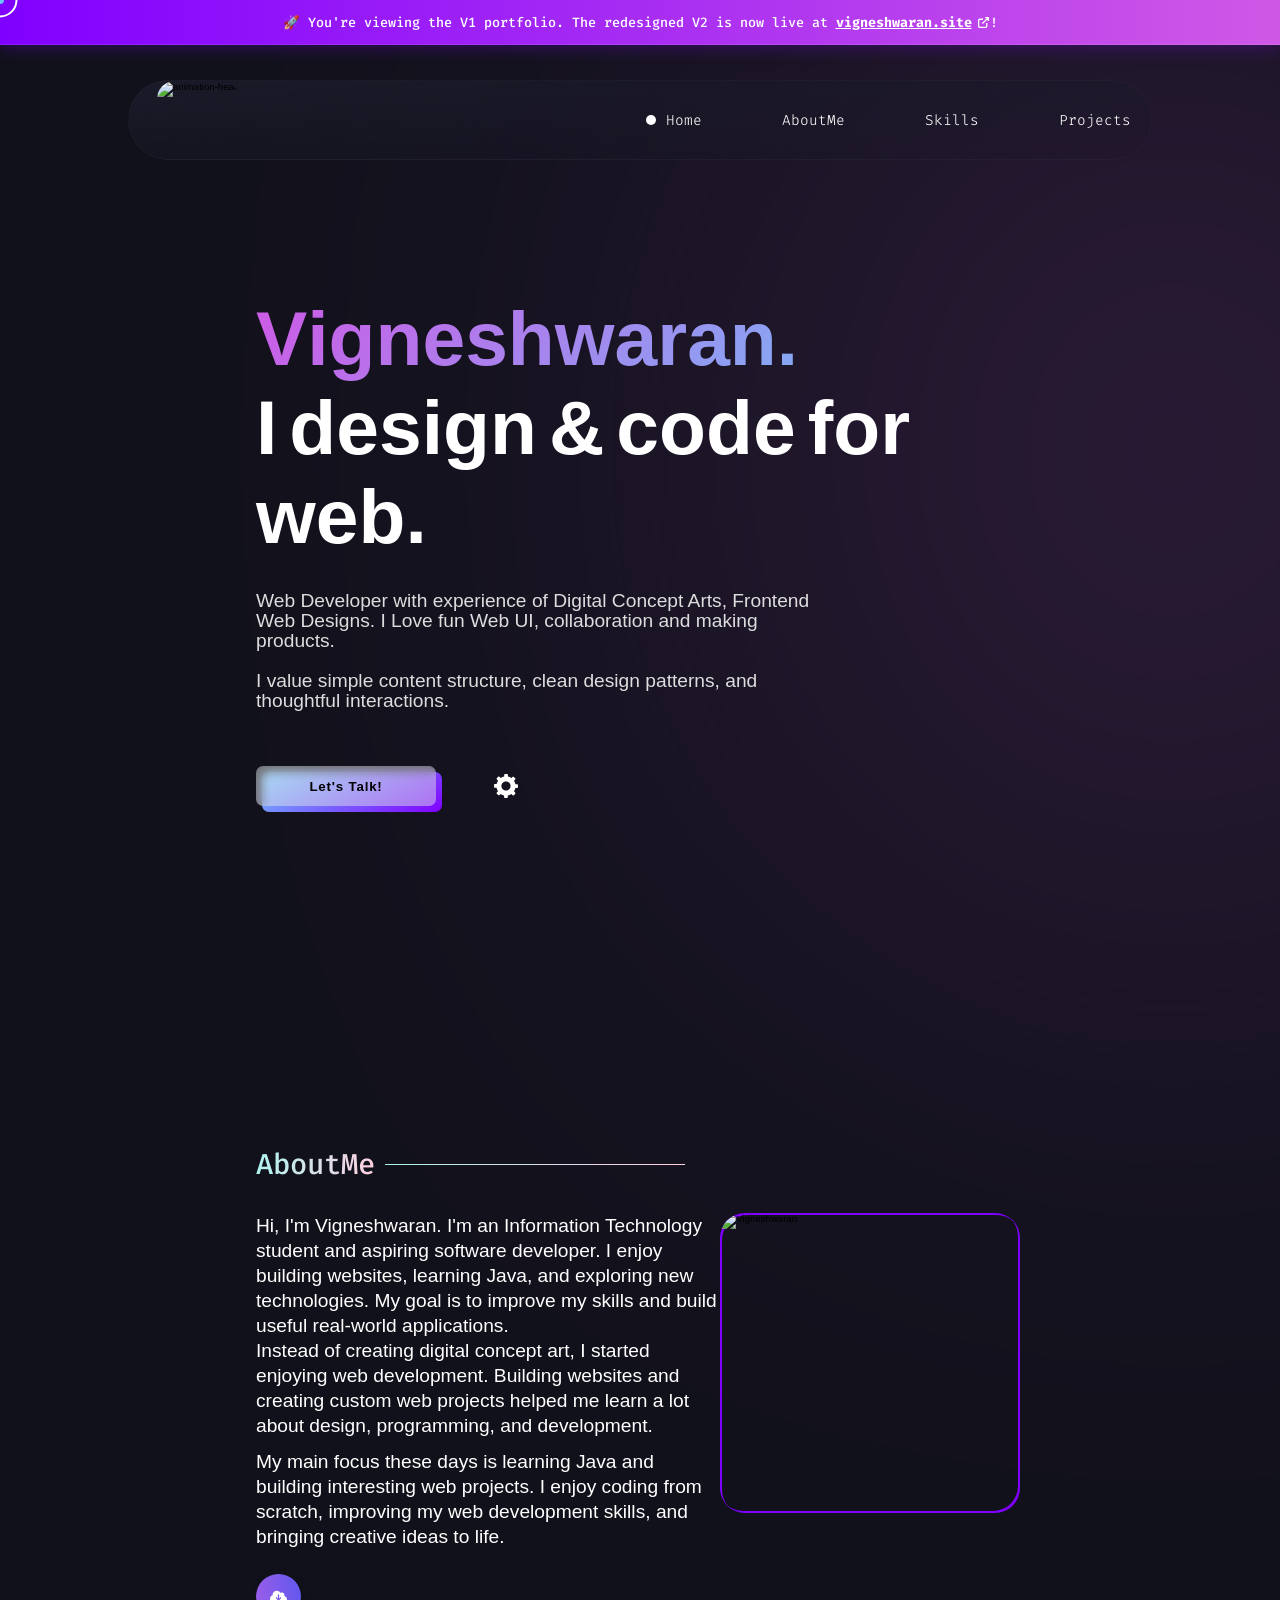
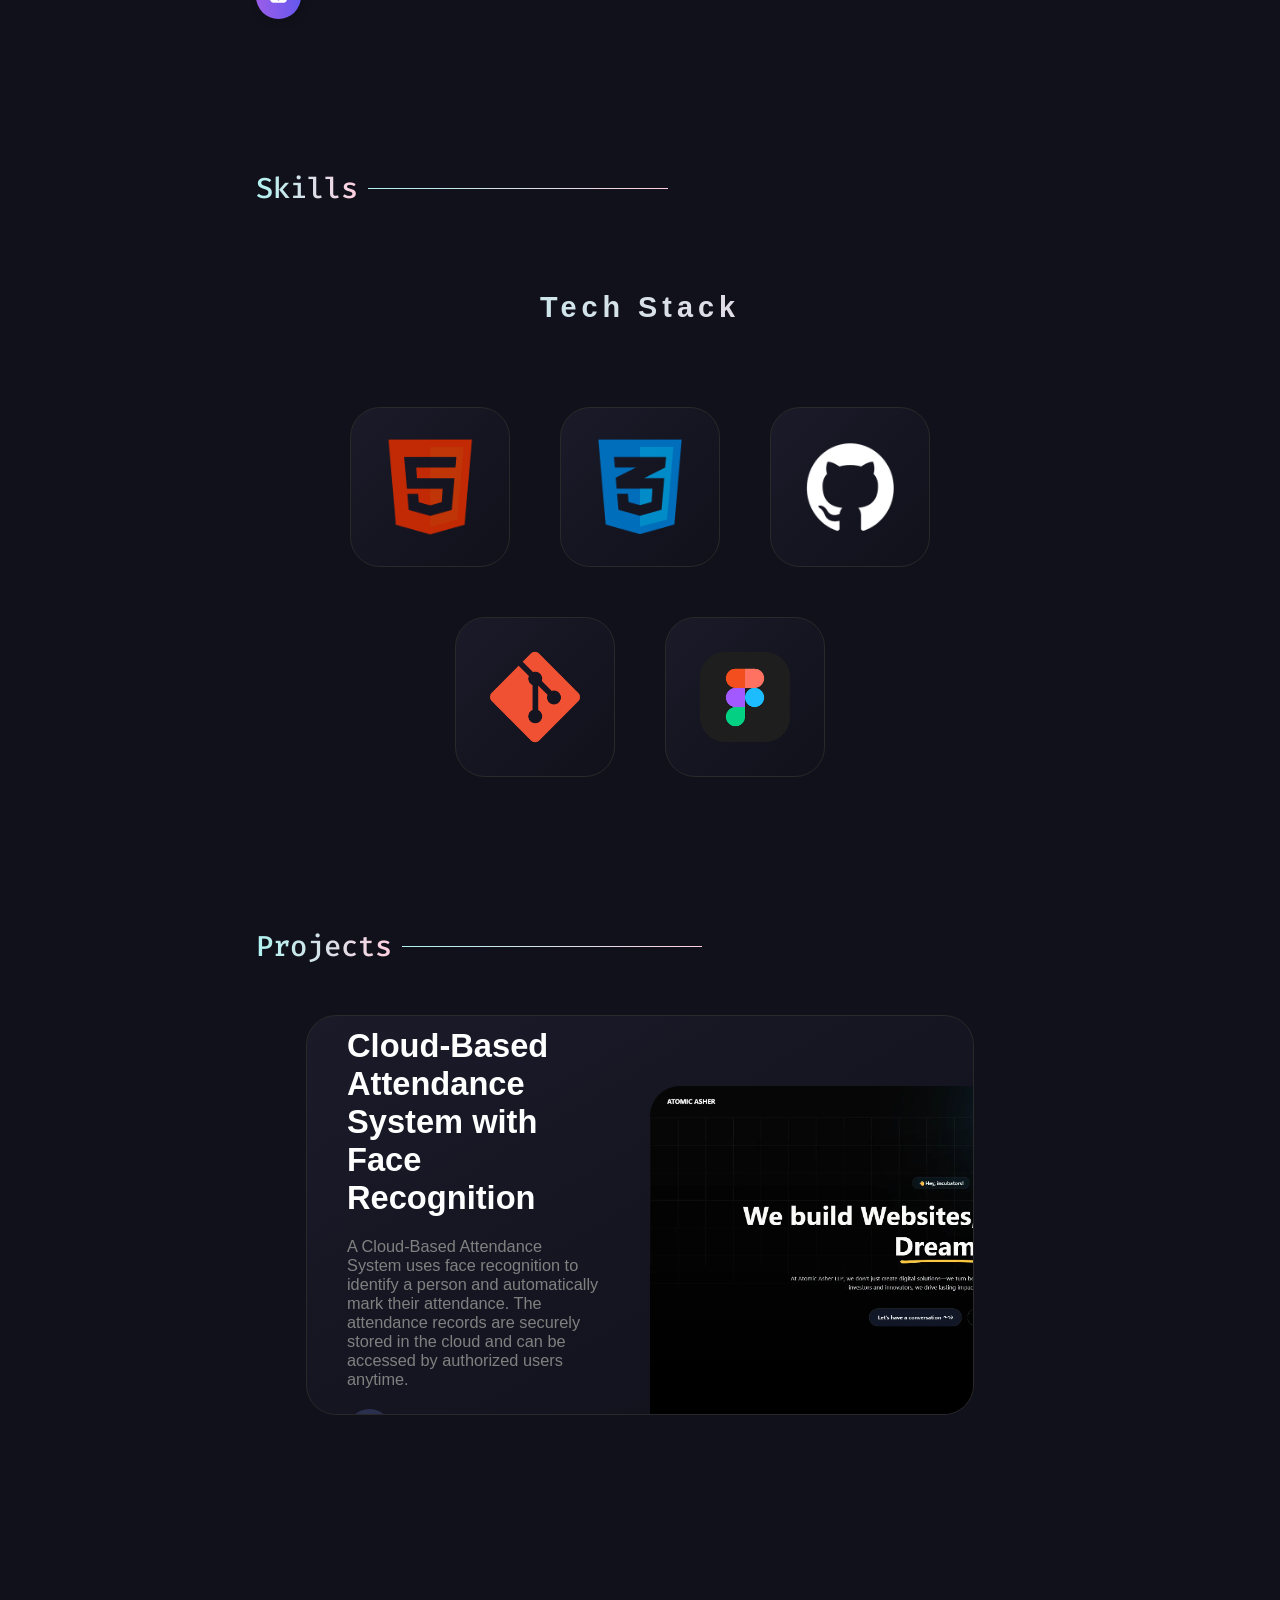
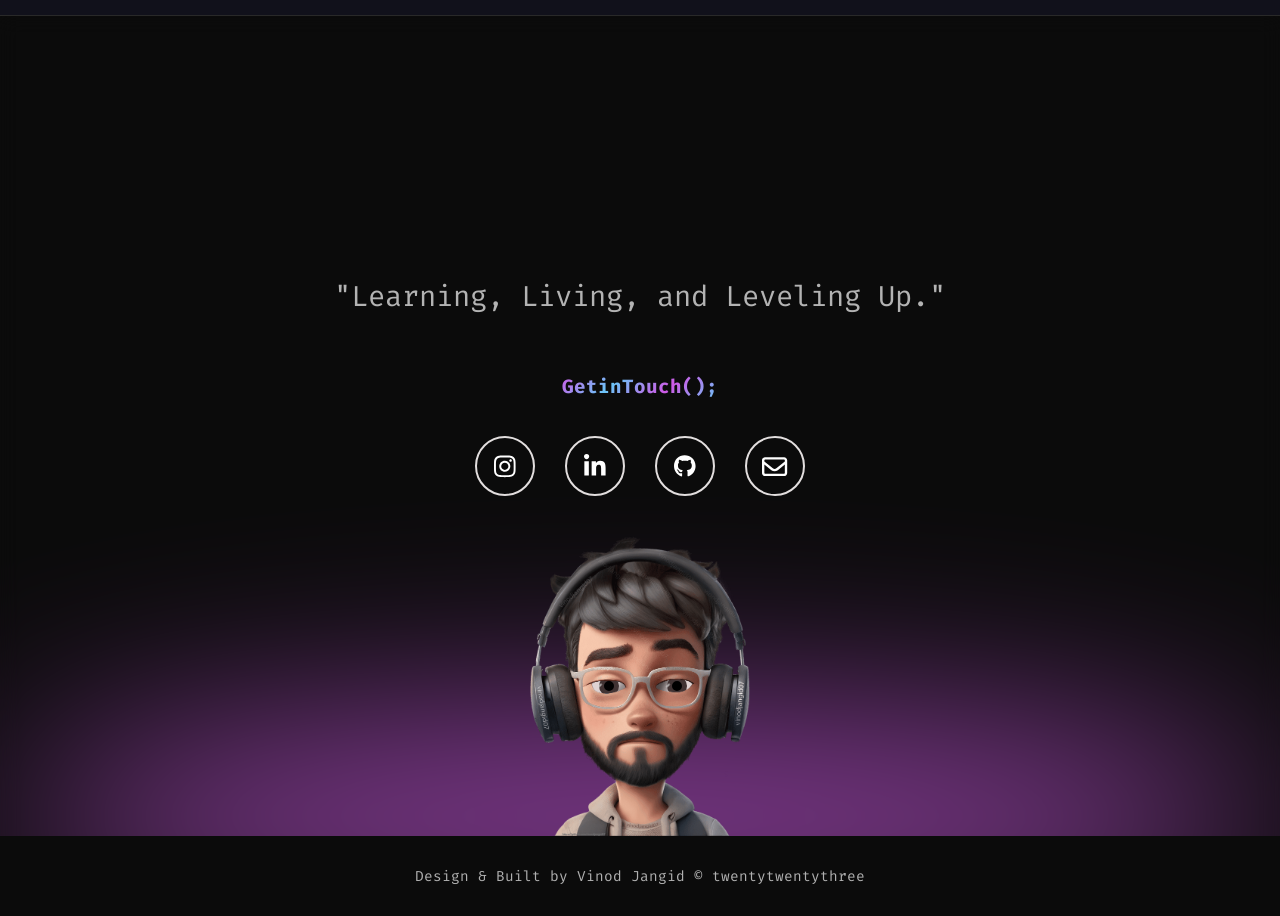
==== commit 1ec9839b: "Add files via upload" ====
--- a/Profile.html
+++ b/Profile.html
@@ -256,7 +256,7 @@
           </div>
 
           <div class="dp" data-aos="fade-up">
-            <img src="https://img.freepik.com/premium-photo/avatar-resourcing-company_1254967-6702.jpg" alt="Vigneshwaran" tabindex="0" aria-label="image of vinod" />
+            <img src="https://img.freepik.com/premium-photo/avatar-resourcing-company_1254967-6702.jpg" alt="Vigneshwaran" tabindex="0" aria-label="image of vinod" class="curved-photo" style="border-radius: 25px; object-fit: cover;" />
           </div>
         </div>
       </div>
--- a/style.css
+++ b/style.css
@@ -352,6 +352,7 @@
     background-color: transparent
 }
 
+
 .navbar {
     background-image: linear-gradient(to bottom right, var(--tech-stack-box-first-color), var(--tech-stack-box-second-color));
     backdrop-filter: blur(10px);
@@ -488,7 +489,9 @@
 
 .logo-top img {
     height: 100%;
-    z-index: 2
+    z-index: 2;
+    border-radius: 18px;
+    object-fit: cover;
 }
 
 .face {
@@ -977,7 +980,20 @@
 .dp img,
 .dp::after,
 .dp::before {
-    width: 300px
+    width: 300px;
+    border-radius: 25px;
+}
+
+.dp img {
+    height: 300px;
+    aspect-ratio: 1 / 1;
+    object-fit: cover;
+}
+
+.curved-photo,
+img[src*="avatar-resourcing-company_1254967-6702.jpg"] {
+    border-radius: 25px !important;
+    object-fit: cover;
 }
 
 .projects-heading-article,
@@ -1117,6 +1133,17 @@
 
 .tech-stack-box img {
     width: 80%
+}
+
+.skill-text {
+    font-size: 2.1rem;
+    font-weight: 700;
+    color: var(--color-white);
+    letter-spacing: 1px;
+    font-family: 'Fira Code', monospace;
+    text-align: center;
+    padding: 10px;
+    user-select: none;
 }
 
 .tech-stack-box:hover .tooltip {
@@ -1958,7 +1985,8 @@
     }
 
     .dp img {
-        width: 200px
+        width: 200px;
+        height: 200px;
     }
 
     .two-words {
